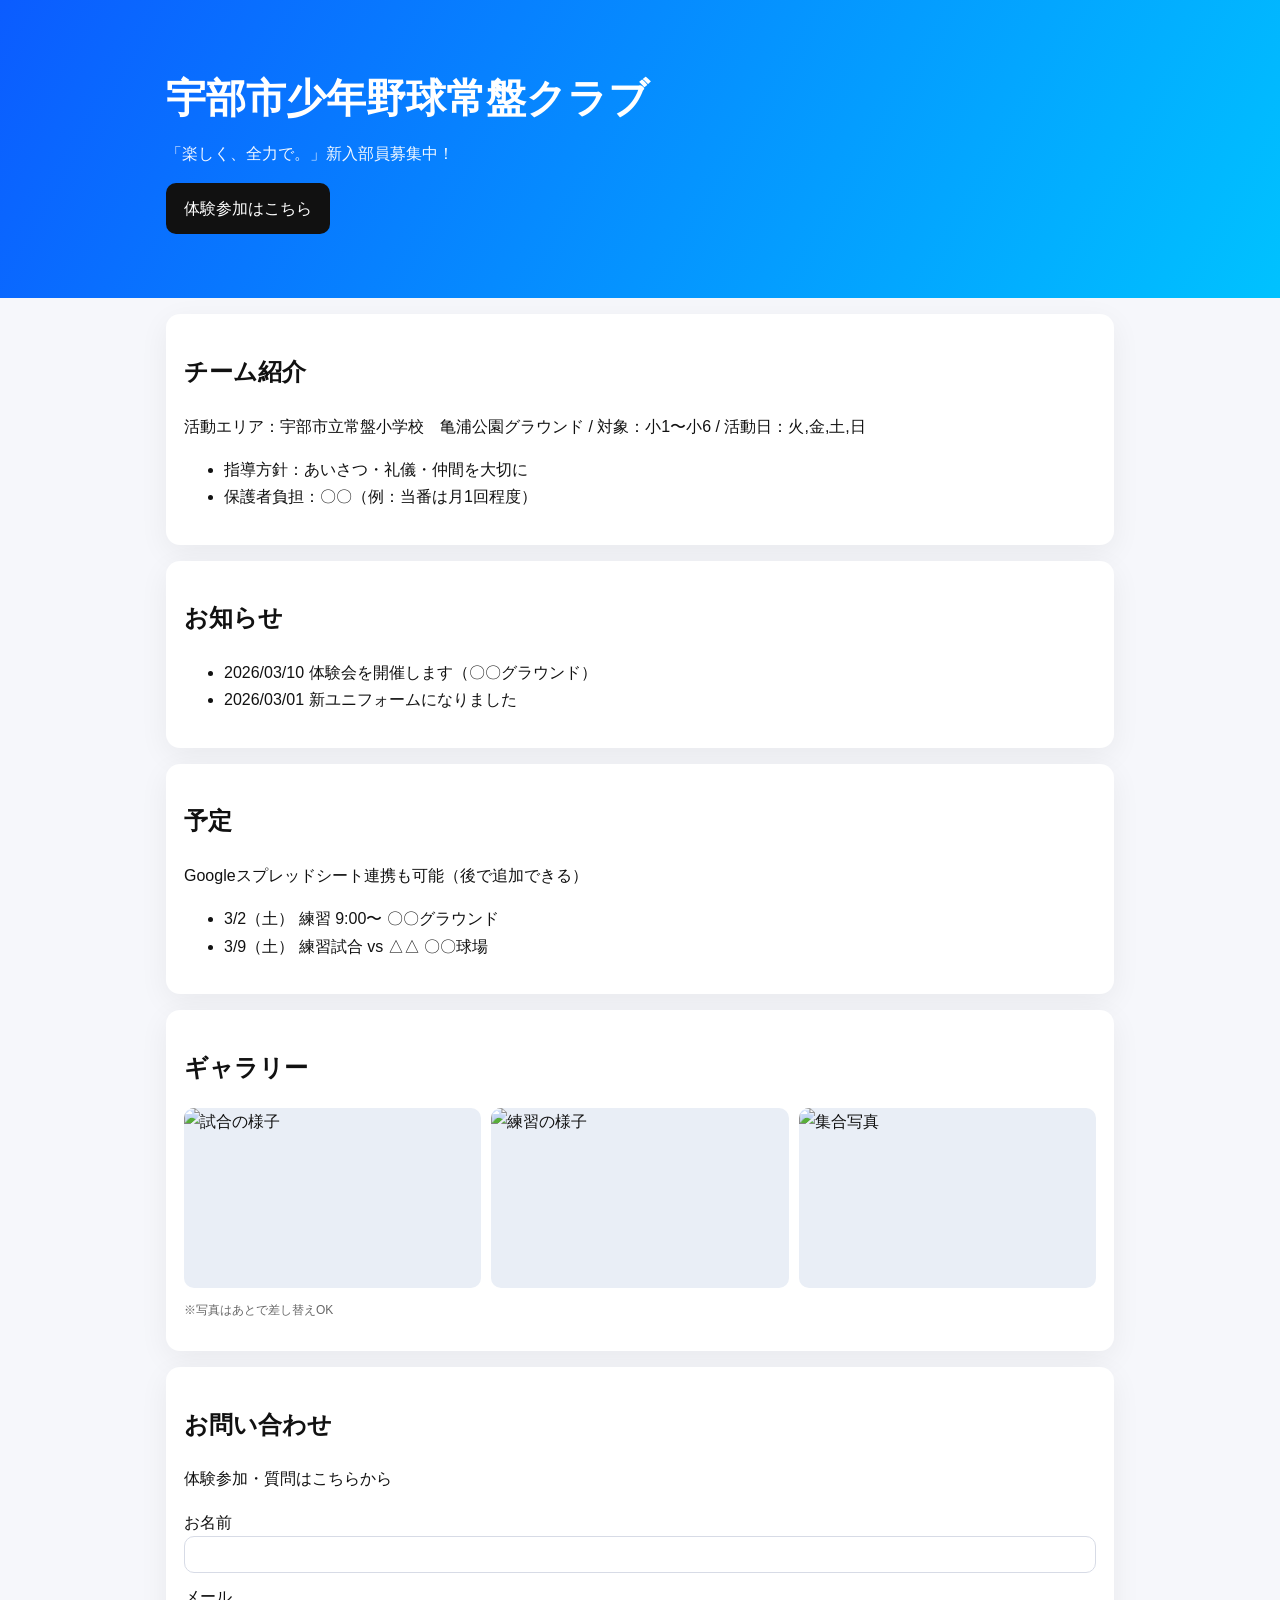
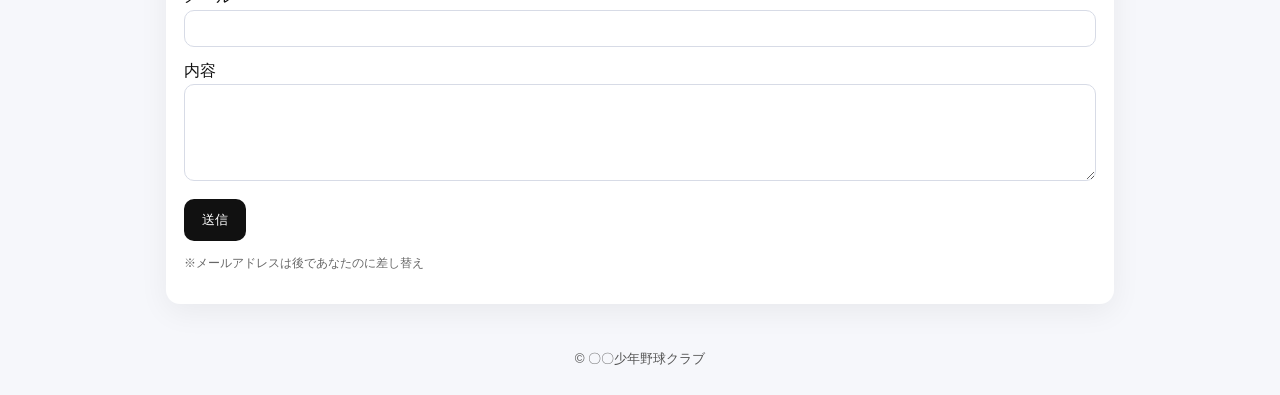
==== index.html @ 6760d25f "Update index.html" ====
<!doctype html>
<html lang="ja">
<head>
  <meta charset="utf-8" />
  <meta name="viewport" content="width=device-width, initial-scale=1" />
  <title>常盤クラブ</title>
  <link rel="stylesheet" href="style.css" />
</head>
<body>
  <header class="hero">
    <div class="container">
      <h1>宇部市少年野球常盤クラブ</h1>
      <p>「楽しく、全力で。」新入部員募集中！</p>
      <a class="btn" href="#contact">体験参加はこちら</a>
    </div>
  </header>

  <main class="container">
    <section id="about" class="card">
      <h2>チーム紹介</h2>
      <p>活動エリア：宇部市立常盤小学校　亀浦公園グラウンド / 対象：小1〜小6 / 活動日：火,金,土,日</p>
      <ul>
        <li>指導方針：あいさつ・礼儀・仲間を大切に</li>
        <li>保護者負担：〇〇（例：当番は月1回程度）</li>
      </ul>
    </section>

    <section id="news" class="card">
      <h2>お知らせ</h2>
      <ul>
        <li>2026/03/10 体験会を開催します（〇〇グラウンド）</li>
        <li>2026/03/01 新ユニフォームになりました</li>
      </ul>
    </section>

    <section id="schedule" class="card">
      <h2>予定</h2>
      <p>Googleスプレッドシート連携も可能（後で追加できる）</p>
      <ul>
        <li>3/2（土） 練習 9:00〜 〇〇グラウンド</li>
        <li>3/9（土） 練習試合 vs △△ 〇〇球場</li>
      </ul>
    </section>

    <section id="gallery" class="card">
      <h2>ギャラリー</h2>
      <div class="grid">
        <img src="images/photo1.jpg" alt="試合の様子">
        <img src="images/photo2.jpg" alt="練習の様子">
        <img src="images/photo3.jpg" alt="集合写真">
      </div>
      <p class="note">※写真はあとで差し替えOK</p>
    </section>

    <section id="contact" class="card">
      <h2>お問い合わせ</h2>
      <p>体験参加・質問はこちらから</p>

      <!-- 一番簡単：FormSubmit（サーバー不要） -->
      <form action="https://formsubmit.co/あなたのメールアドレス" method="POST">
        <input type="hidden" name="_subject" value="体験参加・お問い合わせ（少年野球）">
        <input type="hidden" name="_captcha" value="false">
        <label>お名前<input name="name" required></label>
        <label>メール<input type="email" name="email" required></label>
        <label>内容<textarea name="message" rows="5" required></textarea></label>
        <button class="btn" type="submit">送信</button>
      </form>

      <p class="note">※メールアドレスは後であなたのに差し替え</p>
    </section>
  </main>

  <footer class="footer">
    <div class="container">
      <small>© 〇〇少年野球クラブ</small>
    </div>
  </footer>
</body>
</html>
---- style.css ----
*{box-sizing:border-box}
body{margin:0;font-family:-apple-system,BlinkMacSystemFont,"Segoe UI",Roboto,"Hiragino Kaku Gothic ProN","Noto Sans JP",Meiryo,sans-serif;line-height:1.7;background:#f6f7fb;color:#111}
.container{max-width:980px;margin:0 auto;padding:0 16px}
.hero{background:linear-gradient(120deg,#0b5cff,#00c2ff);color:#fff;padding:64px 0}
.hero h1{margin:0 0 8px;font-size:40px}
.hero p{margin:0 0 16px;opacity:.95}
.btn{display:inline-block;background:#111;color:#fff;padding:12px 18px;border-radius:10px;text-decoration:none;border:0;cursor:pointer}
.card{background:#fff;border-radius:14px;padding:18px;margin:16px 0;box-shadow:0 8px 30px rgba(0,0,0,.06)}
.grid{display:grid;grid-template-columns:repeat(3,1fr);gap:10px}
.grid img{width:100%;height:180px;object-fit:cover;border-radius:10px;background:#e9eef6}
label{display:block;margin:10px 0}
input,textarea{width:100%;padding:10px;border:1px solid #d7dbe6;border-radius:10px}
.footer{padding:24px 0;text-align:center;color:#555}
.note{font-size:12px;color:#666}
@media (max-width:720px){
  .hero h1{font-size:30px}
  .grid{grid-template-columns:1fr}
  .grid img{height:220px}
  .top-image{
  width:100%;
  height:300px;
  object-fit:cover;
  display:block;
}
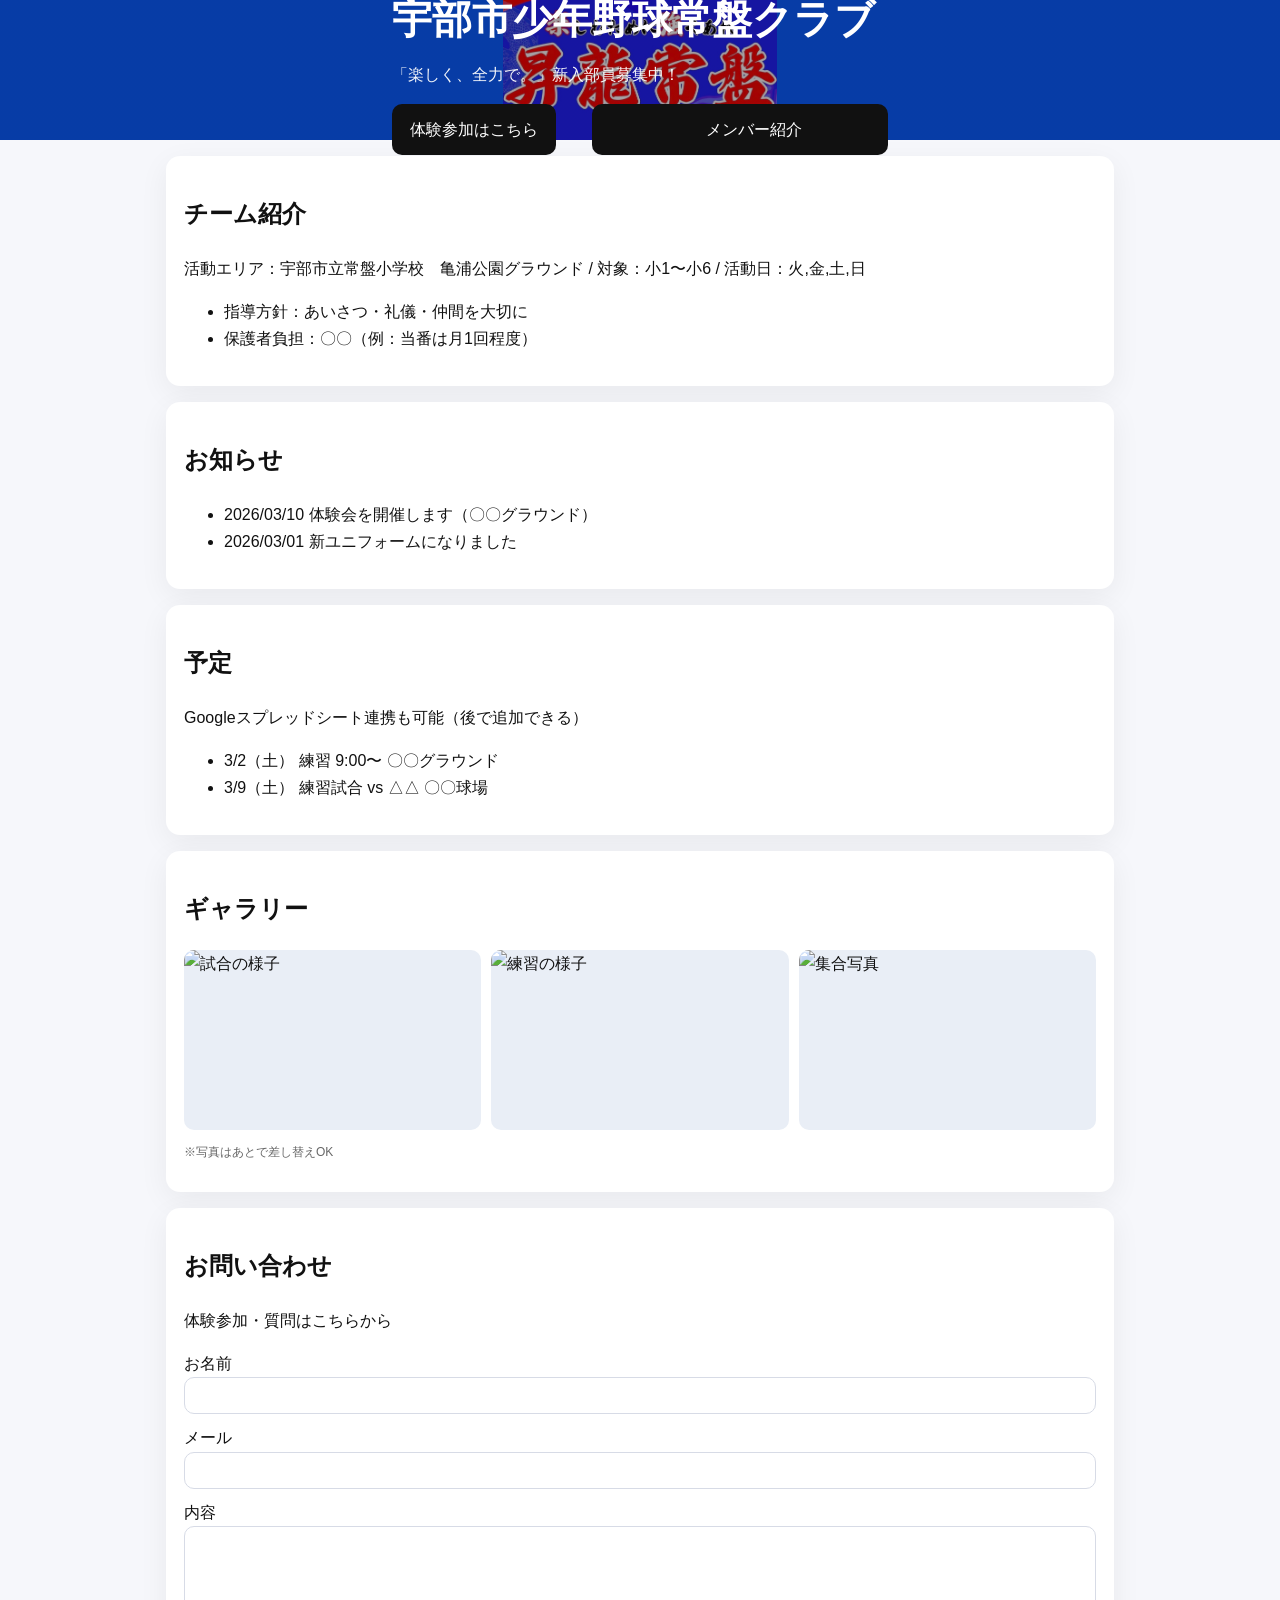
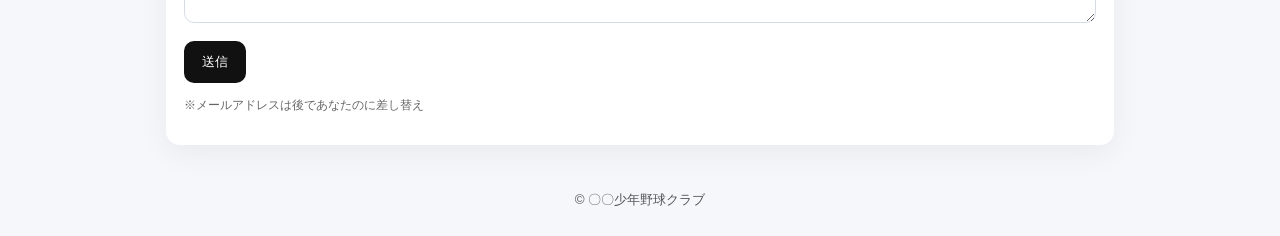
==== commit 33d15ed4: "Update index.html" ====
--- a/index.html
+++ b/index.html
@@ -12,6 +12,10 @@
       <h1>宇部市少年野球常盤クラブ</h1>
       <p>「楽しく、全力で。」新入部員募集中！</p>
       <a class="btn" href="#contact">体験参加はこちら</a>
+   　　<a class="btn" href="members.html" target="_blank">
+　　　　　　メンバー紹介
+　　　　</a>
+      
     </div>
   </header>
 
--- a/style.css
+++ b/style.css
@@ -1,7 +1,22 @@
 *{box-sizing:border-box}
 body{margin:0;font-family:-apple-system,BlinkMacSystemFont,"Segoe UI",Roboto,"Hiragino Kaku Gothic ProN","Noto Sans JP",Meiryo,sans-serif;line-height:1.7;background:#f6f7fb;color:#111}
 .container{max-width:980px;margin:0 auto;padding:0 16px}
-.hero{background:linear-gradient(120deg,#0b5cff,#00c2ff);color:#fff;padding:64px 0}
+.hero{
+  background:
+    linear-gradient(rgba(0,0,0,0.35), rgba(0,0,0,0.35)),
+    url("Tokiwa.png");
+
+  background-size: contain;      
+  background-position: center;
+  background-repeat: no-repeat;
+
+  height: 140px;                 
+  background-color: #0b5cff;     
+
+  display:flex;
+  align-items:center;
+  color:#fff;
+}
 .hero h1{margin:0 0 8px;font-size:40px}
 .hero p{margin:0 0 16px;opacity:.95}
 .btn{display:inline-block;background:#111;color:#fff;padding:12px 18px;border-radius:10px;text-decoration:none;border:0;cursor:pointer}
@@ -21,4 +36,15 @@
   height:300px;
   object-fit:cover;
   display:block;
+.number{
+  display:inline-block;
+  background:#e60012;
+  color:#fff;
+  font-weight:bold;
+  border-radius:50%;
+  width:28px;
+  height:28px;
+  text-align:center;
+  line-height:28px;
+  margin-right:8px;
 }
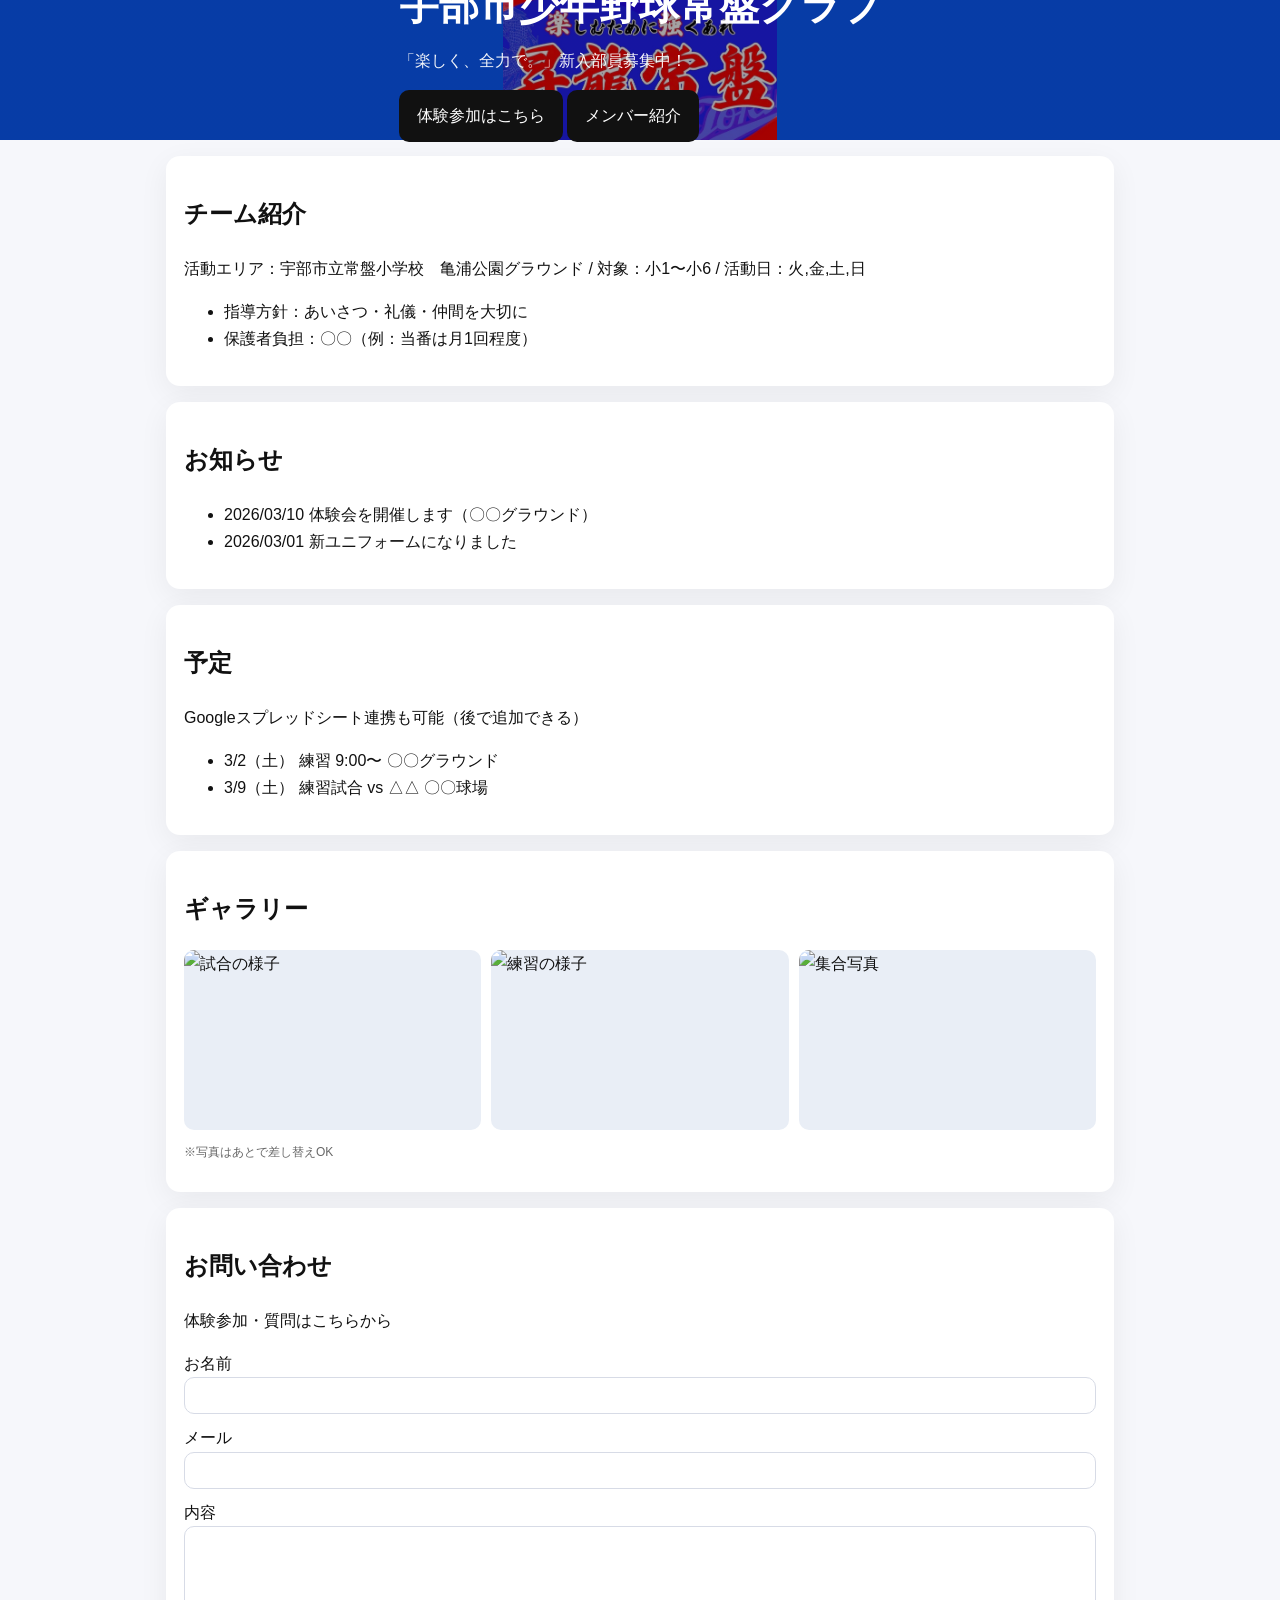
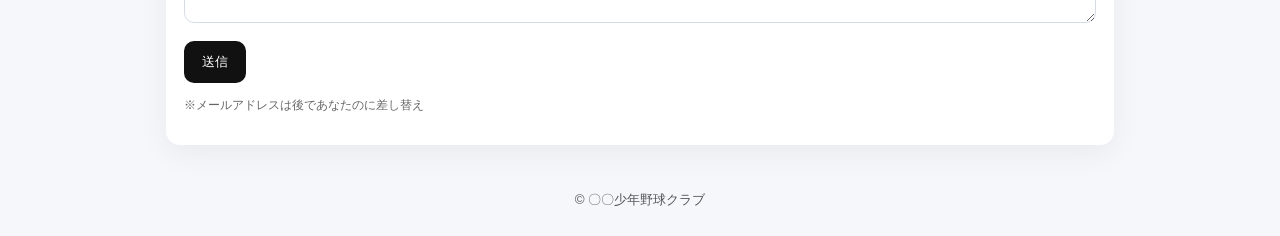
==== commit 025bc798: "Update index.html" ====
--- a/index.html
+++ b/index.html
@@ -11,9 +11,10 @@
     <div class="container">
       <h1>宇部市少年野球常盤クラブ</h1>
       <p>「楽しく、全力で。」新入部員募集中！</p>
-      <a class="btn" href="#contact">体験参加はこちら</a>
-   　　<a class="btn" href="members.html" target="_blank">
-　　　　　　メンバー紹介
+      <div class="hero-buttons">
+        <a class="btn" href="#contact">体験参加はこちら</a>
+        <a class="btn" href="members.html">メンバー紹介</a>
+      </div>
 　　　　</a>
       
     </div>
--- a/style.css
+++ b/style.css
@@ -47,4 +47,46 @@
   text-align:center;
   line-height:28px;
   margin-right:8px;
+  /* 選手一覧 */
+.players{
+  display:grid;
+  grid-template-columns:repeat(2,1fr);
+  gap:12px;
 }
+.player{
+  background:#fff;
+  border-radius:12px;
+  overflow:hidden;
+  box-shadow:0 6px 18px rgba(0,0,0,.08);
+}
+.player img{
+  width:100%;
+  height:140px;
+  object-fit:cover;
+  display:block;
+}
+.player-meta{
+  display:flex;
+  align-items:center;
+  gap:10px;
+  padding:10px 12px;
+}
+.number{
+  display:inline-flex;
+  align-items:center;
+  justify-content:center;
+  background:#e60012;
+  color:#fff;
+  font-weight:bold;
+  border-radius:999px;
+  padding:4px 10px;
+  min-width:44px;
+}
+.name{
+  font-weight:700;
+}
+
+@media (max-width:720px){
+  .players{ grid-template-columns:1fr; }
+}
+}
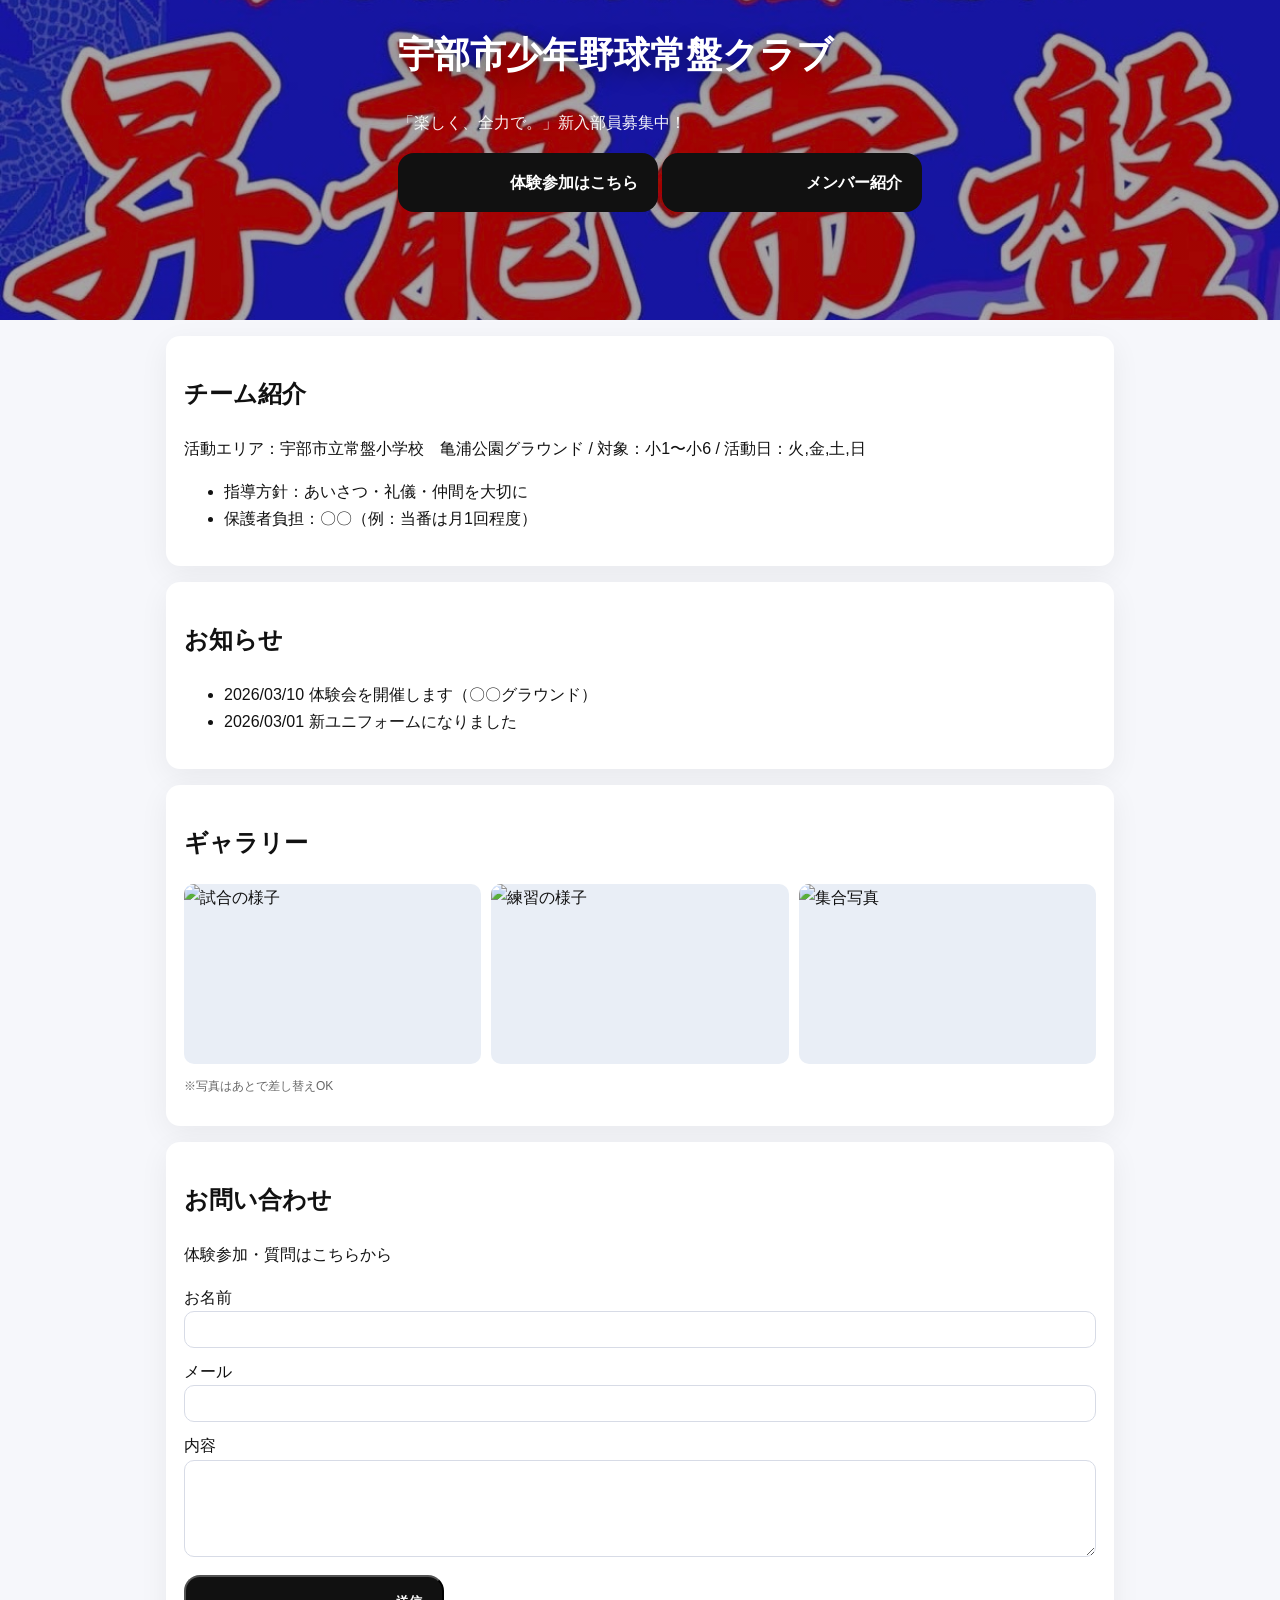
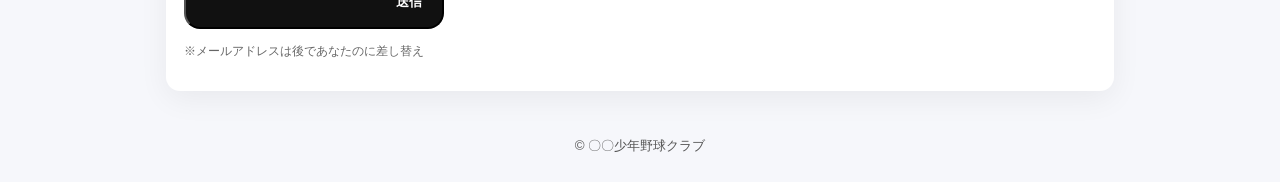
==== commit db0839b6: "Update index.html" ====
--- a/index.html
+++ b/index.html
@@ -38,15 +38,6 @@
       </ul>
     </section>
 
-    <section id="schedule" class="card">
-      <h2>予定</h2>
-      <p>Googleスプレッドシート連携も可能（後で追加できる）</p>
-      <ul>
-        <li>3/2（土） 練習 9:00〜 〇〇グラウンド</li>
-        <li>3/9（土） 練習試合 vs △△ 〇〇球場</li>
-      </ul>
-    </section>
-
     <section id="gallery" class="card">
       <h2>ギャラリー</h2>
       <div class="grid">
--- a/style.css
+++ b/style.css
@@ -5,21 +5,37 @@
   background:
     linear-gradient(rgba(0,0,0,0.35), rgba(0,0,0,0.35)),
     url("Tokiwa.png");
-
-  background-size: contain;      
-  background-position: center;
-  background-repeat: no-repeat;
-
-  height: 140px;                 
-  background-color: #0b5cff;     
-
-  display:flex;
-  align-items:center;
-  color:#fff;
-}
-.hero h1{margin:0 0 8px;font-size:40px}
+  background-size:cover;
+  background-position:center;
+  background-repeat:no-repeat;
+
+  height:320px;
+
+  display:flex;
+  justify-content:center;     
+  align-items:flex-start;     
+
+  padding-left:40px;          
+  color:#fff;
+}
+.hero h1{
+  font-size:36px;
+  font-weight:900;
+  text-shadow:0 6px 20px rgba(0,0,0,.4);
+}
 .hero p{margin:0 0 16px;opacity:.95}
-.btn{display:inline-block;background:#111;color:#fff;padding:12px 18px;border-radius:10px;text-decoration:none;border:0;cursor:pointer}
+.btn{
+  display:inline-flex;
+  justify-content:flex-end;
+  align-items:center;
+  width:260px;
+  padding:16px 20px;
+  background:#111;
+  color:#fff;
+  text-decoration:none;
+  border-radius:16px;
+  font-weight:bold;
+}
 .card{background:#fff;border-radius:14px;padding:18px;margin:16px 0;box-shadow:0 8px 30px rgba(0,0,0,.06)}
 .grid{display:grid;grid-template-columns:repeat(3,1fr);gap:10px}
 .grid img{width:100%;height:180px;object-fit:cover;border-radius:10px;background:#e9eef6}
@@ -88,5 +104,111 @@
 
 @media (max-width:720px){
   .players{ grid-template-columns:1fr; }
-}
-}
+.hero-buttons{
+  display:flex;
+  gap:20px;
+  margin-top:20px;
+  /* ===== Members page (豪華版) ===== */
+.section-title{
+  font-size:22px;
+  font-weight:800;
+  margin:6px 0 14px;
+  display:flex;
+  align-items:center;
+  gap:10px;
+}
+.section-title::before{
+  content:"";
+  width:10px;
+  height:22px;
+  border-radius:6px;
+  background:#0b5cff;
+  display:inline-block;
+}
+
+.member-grid{
+  display:grid;
+  grid-template-columns:repeat(4,1fr);
+  gap:14px;
+}
+
+.member-card{
+  background:#fff;
+  border-radius:16px;
+  overflow:hidden;
+  box-shadow:0 10px 30px rgba(0,0,0,.08);
+  border:1px solid rgba(0,0,0,.06);
+}
+
+.member-photo{
+  position:relative;
+  width:100%;
+  height:170px;
+  background:#e9eefb;
+  overflow:hidden;
+}
+.member-photo img{
+  width:100%;
+  height:100%;
+  object-fit:cover;
+  display:block;
+}
+
+/* 背番号バッジ（左上に丸） */
+.badge{
+  position:absolute;
+  left:10px;
+  top:10px;
+  width:36px;
+  height:36px;
+  border-radius:50%;
+  background:#e60012;
+  color:#fff;
+  font-weight:900;
+  display:flex;
+  align-items:center;
+  justify-content:center;
+  box-shadow:0 8px 18px rgba(230,0,18,.25);
+  border:2px solid rgba(255,255,255,.85);
+}
+
+.member-body{
+  padding:12px 12px 14px;
+}
+.member-name{
+  font-size:16px;
+  font-weight:900;
+  margin:0 0 6px;
+}
+.member-meta{
+  font-size:12px;
+  color:#666;
+  margin:0;
+}
+
+/* 監督・コーチ用（役職ラベル） */
+.role-tag{
+  position:absolute;
+  right:10px;
+  top:10px;
+  background:rgba(0,0,0,.7);
+  color:#fff;
+  font-size:12px;
+  padding:6px 10px;
+  border-radius:999px;
+}
+
+/* 学年ブロック（カードの中に入れる） */
+.grade-block{
+  margin-top:18px;
+}
+
+/* レスポンシブ */
+@media (max-width: 900px){
+  .member-grid{ grid-template-columns:repeat(2,1fr); }
+  .member-photo{ height:160px; }
+}
+@media (max-width: 520px){
+  .member-grid{ grid-template-columns:1fr; }
+  .member-photo{ height:200px; }
+}
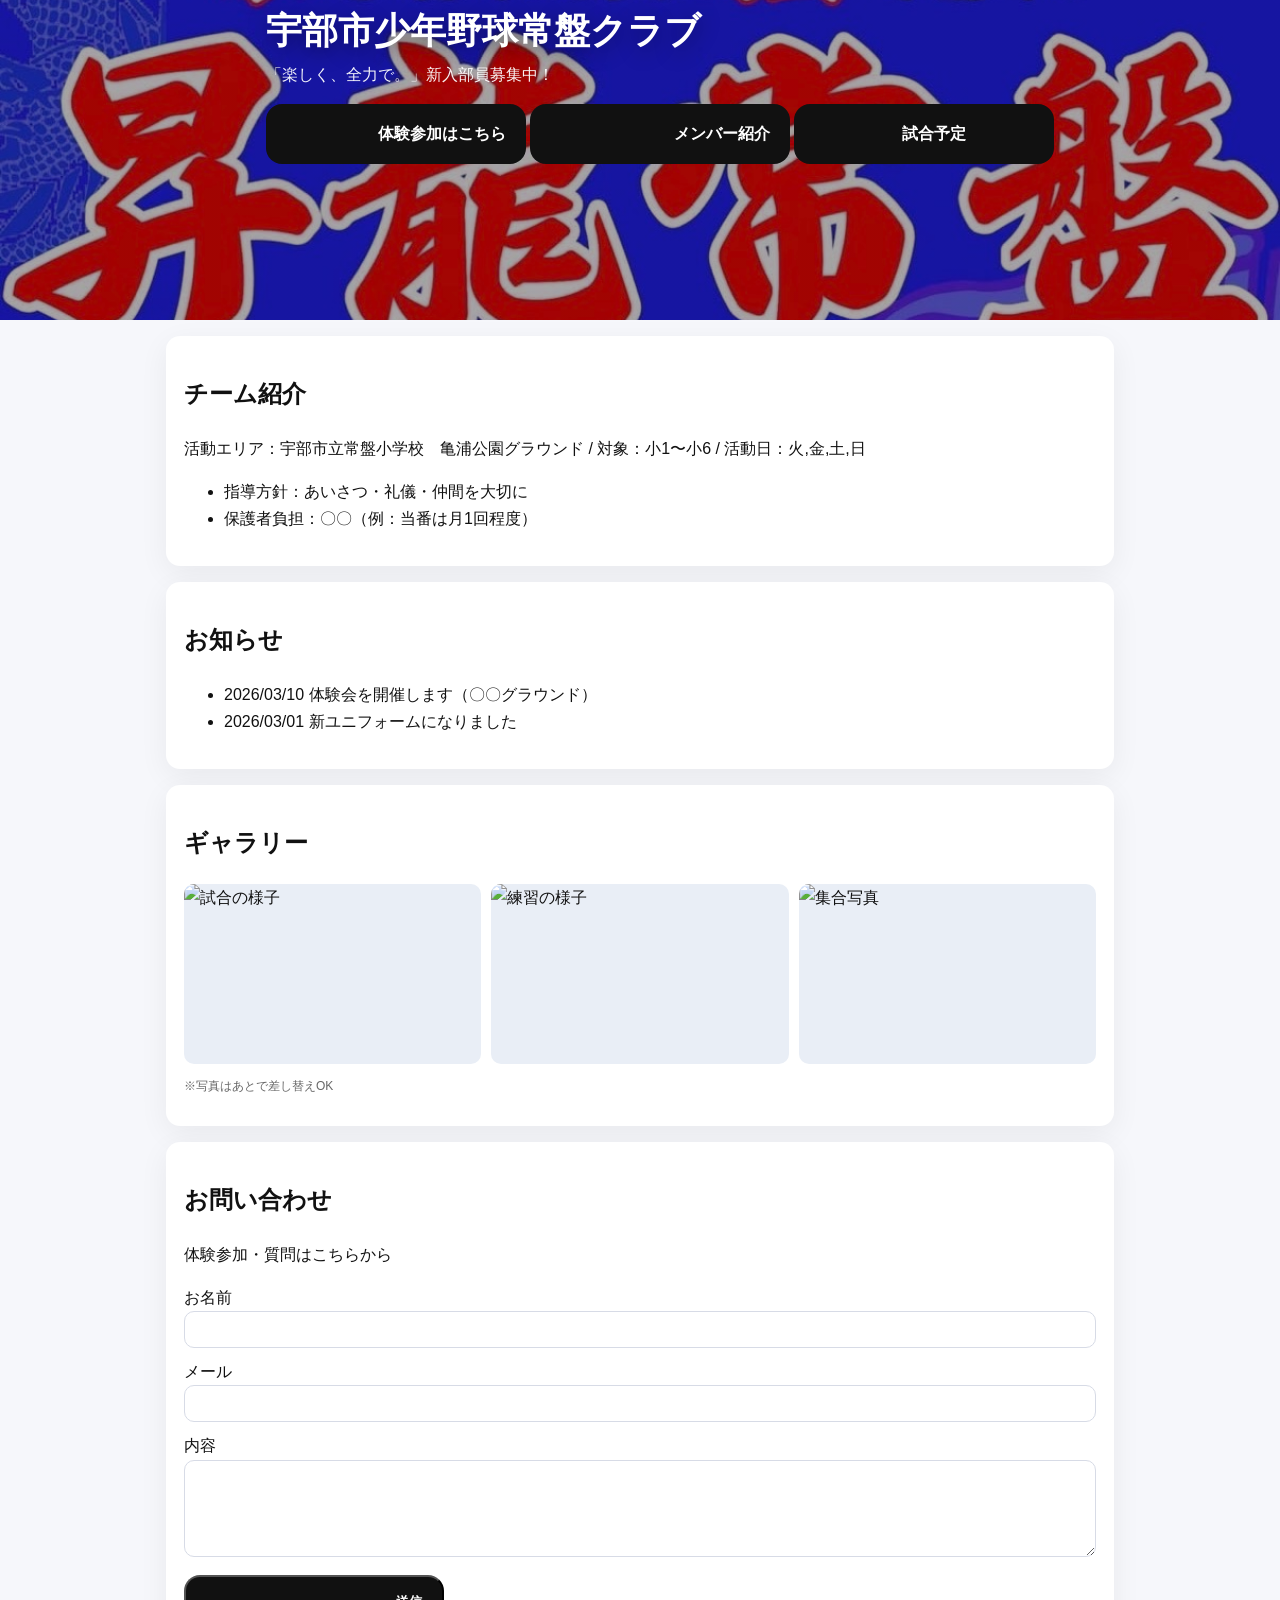
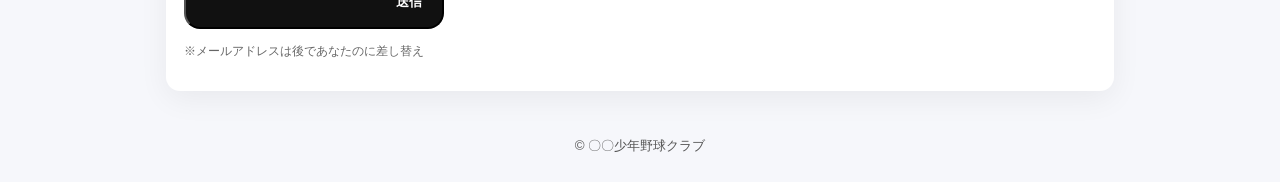
==== commit 38557d03: "Update index.html" ====
--- a/index.html
+++ b/index.html
@@ -14,6 +14,8 @@
       <div class="hero-buttons">
         <a class="btn" href="#contact">体験参加はこちら</a>
         <a class="btn" href="members.html">メンバー紹介</a>
+        <a class="btn" href="schedule.html">試合予定
+　　　　</a>
       </div>
 　　　　</a>
       
--- a/style.css
+++ b/style.css
@@ -22,6 +22,8 @@
   font-size:36px;
   font-weight:900;
   text-shadow:0 6px 20px rgba(0,0,0,.4);
+  text-align:left;  
+  margin:0;
 }
 .hero p{margin:0 0 16px;opacity:.95}
 .btn{
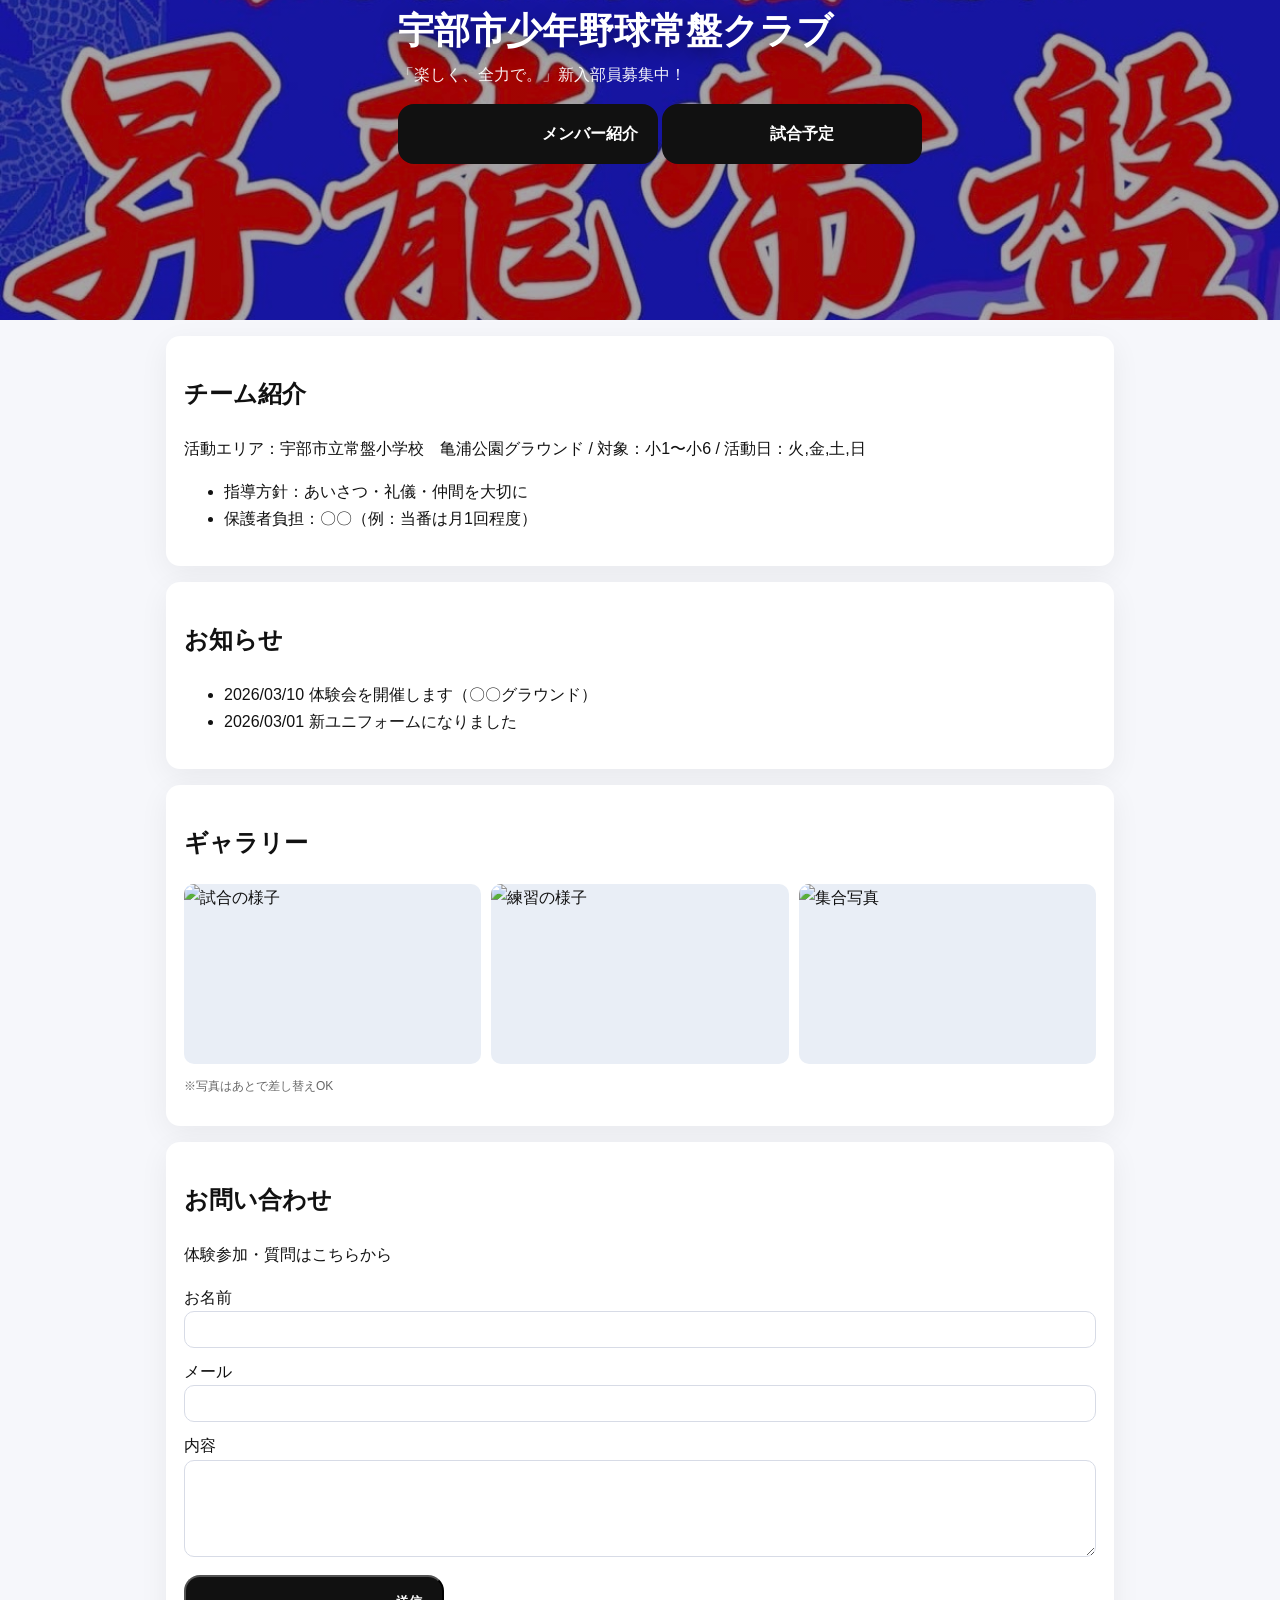
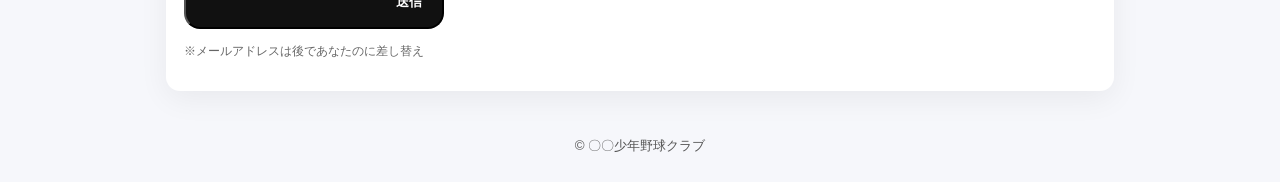
==== commit eef7073f: "Update index.html" ====
--- a/index.html
+++ b/index.html
@@ -12,7 +12,6 @@
       <h1>宇部市少年野球常盤クラブ</h1>
       <p>「楽しく、全力で。」新入部員募集中！</p>
       <div class="hero-buttons">
-        <a class="btn" href="#contact">体験参加はこちら</a>
         <a class="btn" href="members.html">メンバー紹介</a>
         <a class="btn" href="schedule.html">試合予定
 　　　　</a>
--- a/style.css
+++ b/style.css
@@ -213,4 +213,32 @@
 @media (max-width: 520px){
   .member-grid{ grid-template-columns:1fr; }
   .member-photo{ height:200px; }
-}
+  .sub-hero{
+  background:#0046b5;
+  padding:60px 20px;
+  text-align:center;
+  color:#fff;
+}
+
+.game-card{
+  background:#fff;
+  border-radius:14px;
+  padding:16px;
+  margin-bottom:14px;
+  box-shadow:0 6px 18px rgba(0,0,0,.08);
+}
+
+.date{
+  font-weight:bold;
+  color:#0046b5;
+}
+
+.match{
+  font-size:18px;
+  font-weight:900;
+  margin:6px 0;
+}
+
+.place{
+  color:#555;
+}
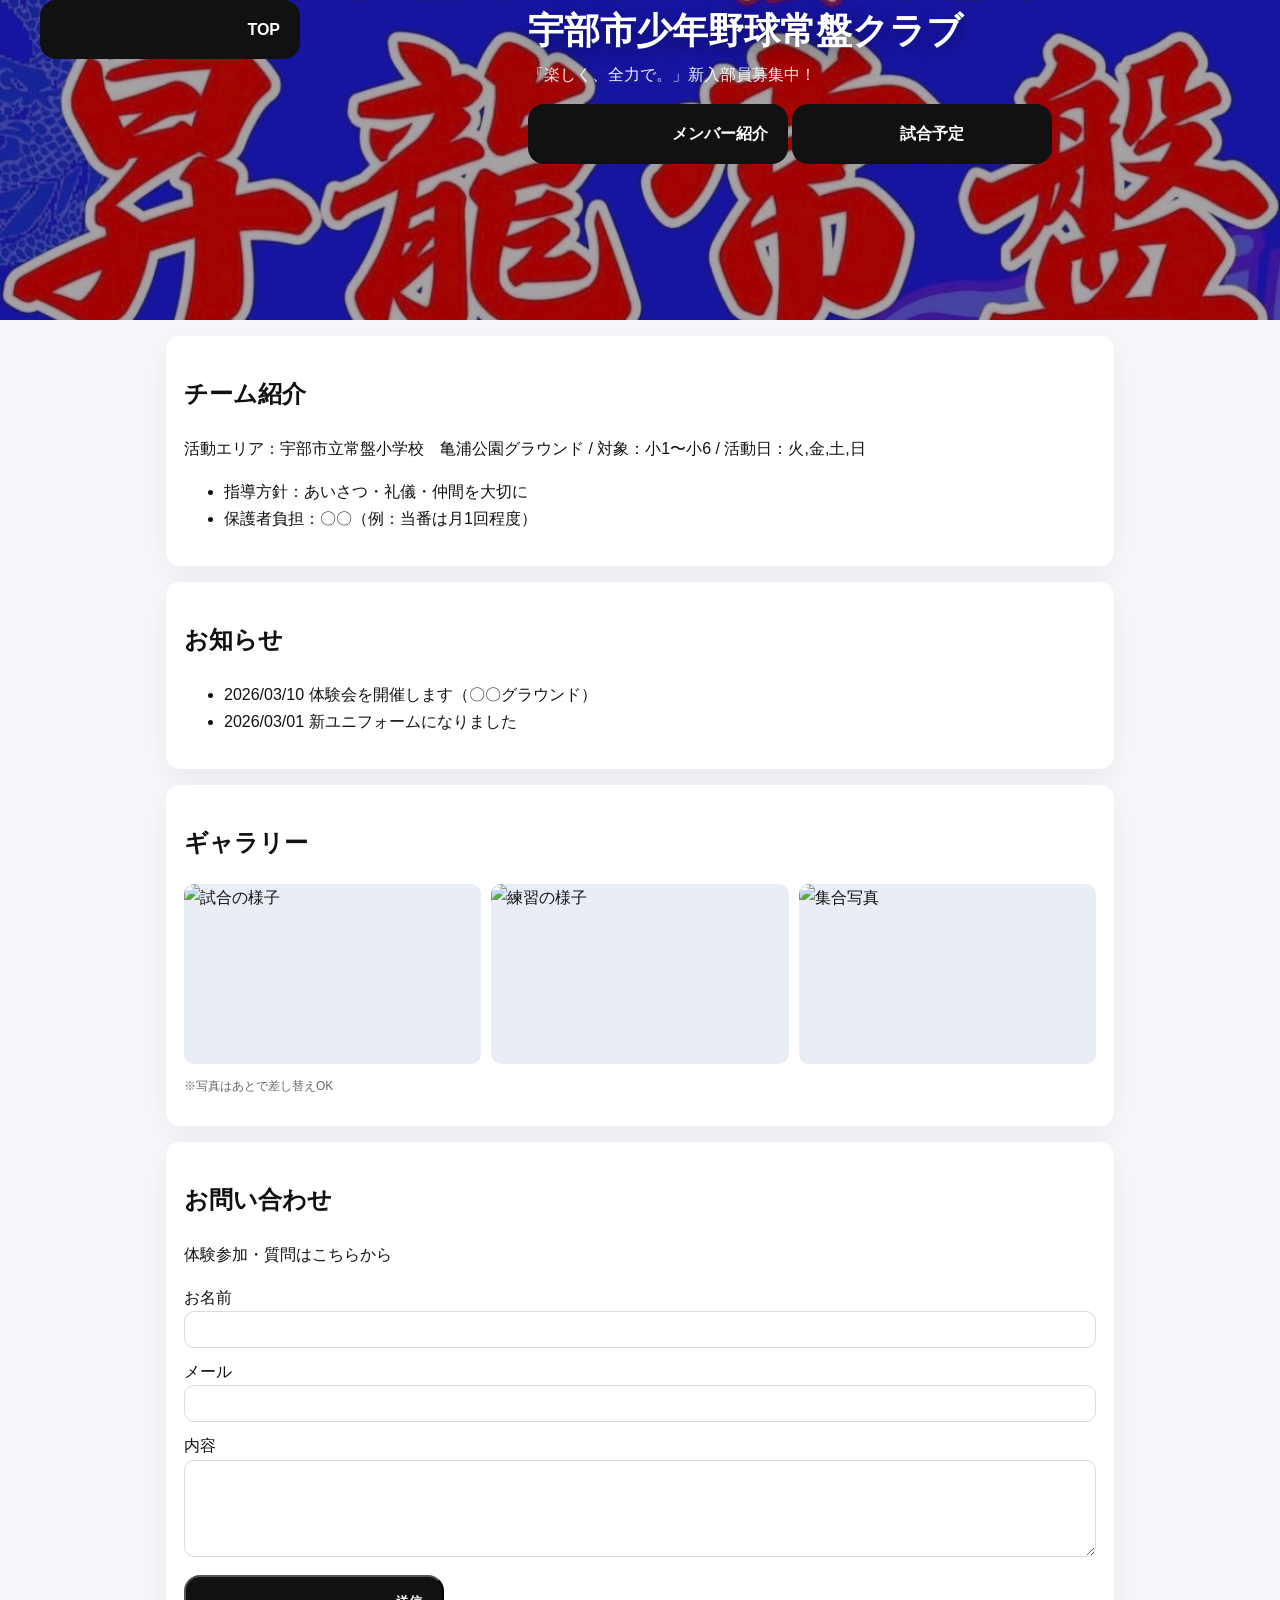
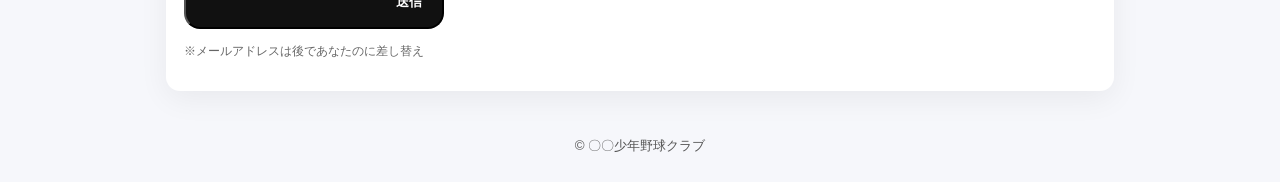
==== commit 6533b7a5: "Update index.html" ====
--- a/index.html
+++ b/index.html
@@ -8,6 +8,7 @@
 </head>
 <body>
   <header class="hero">
+    <a class="btn" href="index.html">TOP</a>
     <div class="container">
       <h1>宇部市少年野球常盤クラブ</h1>
       <p>「楽しく、全力で。」新入部員募集中！</p>
@@ -16,7 +17,6 @@
         <a class="btn" href="schedule.html">試合予定
 　　　　</a>
       </div>
-　　　　</a>
       
     </div>
   </header>
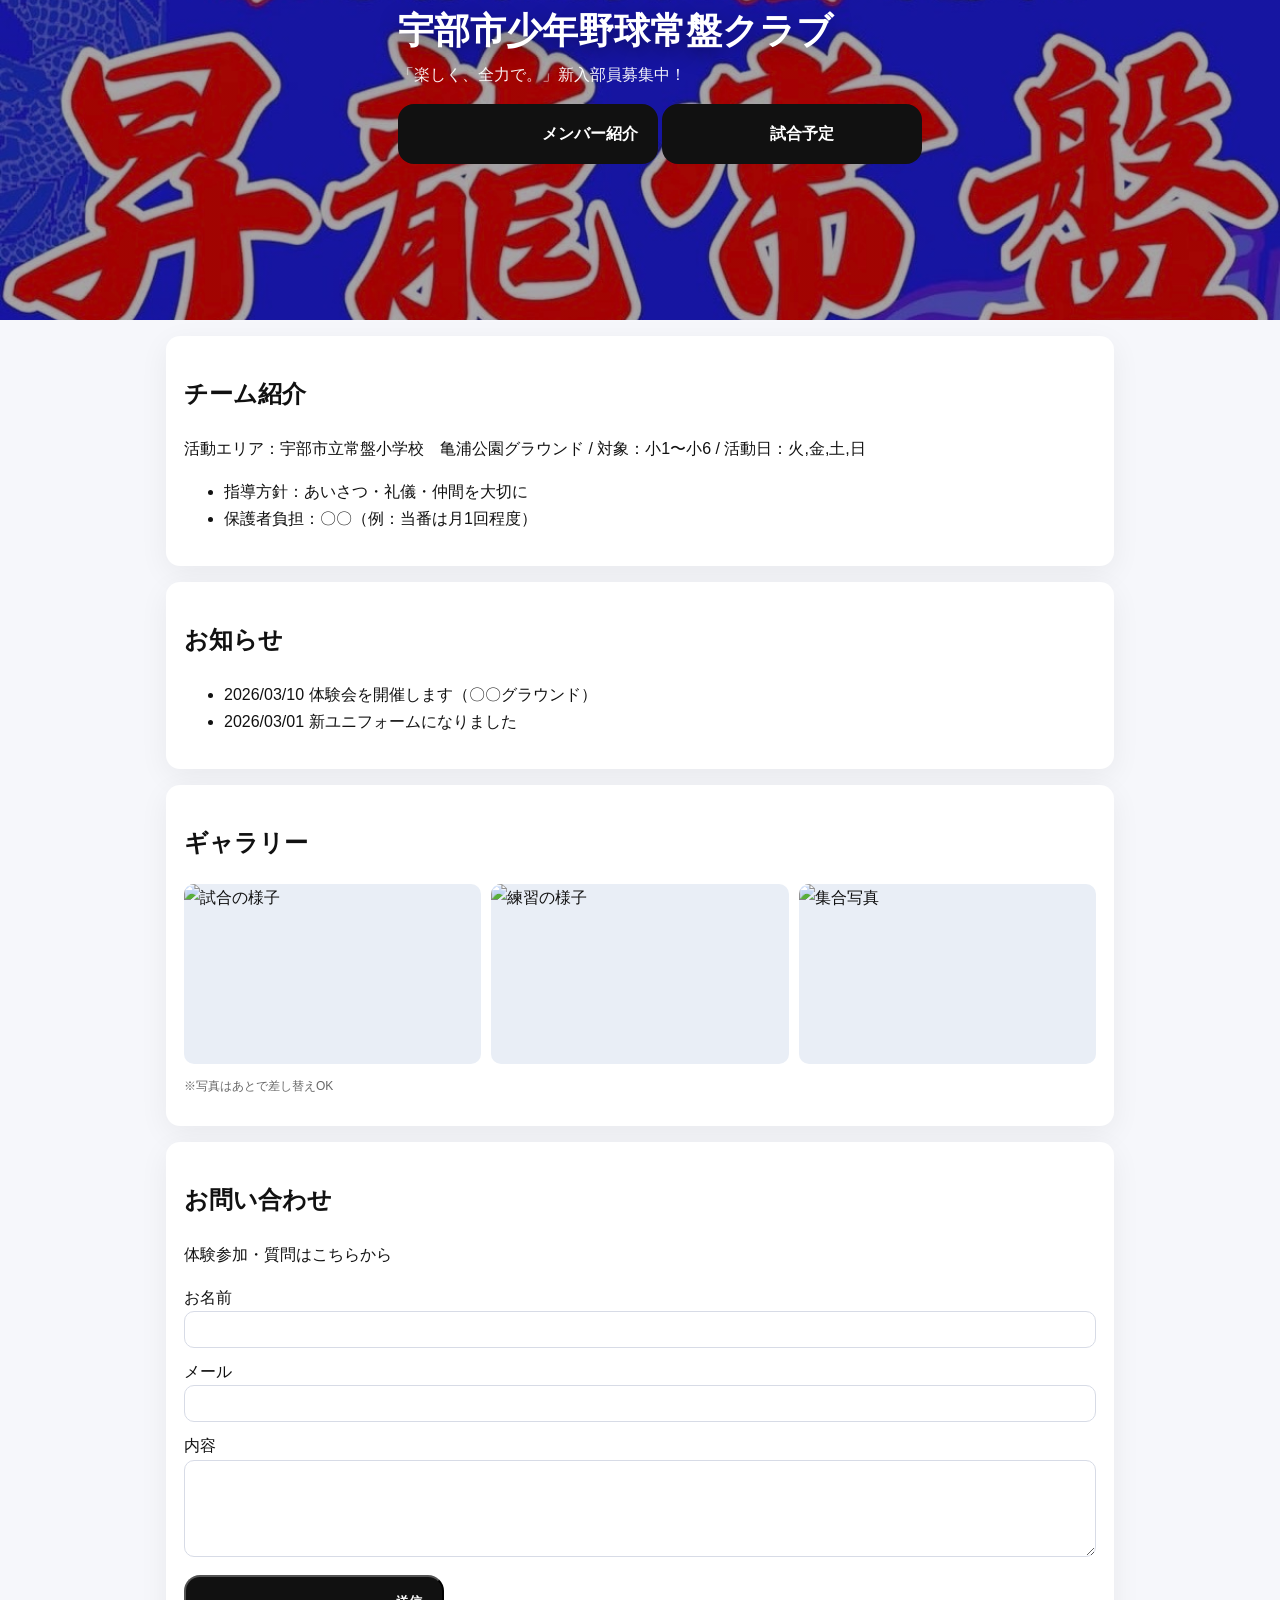
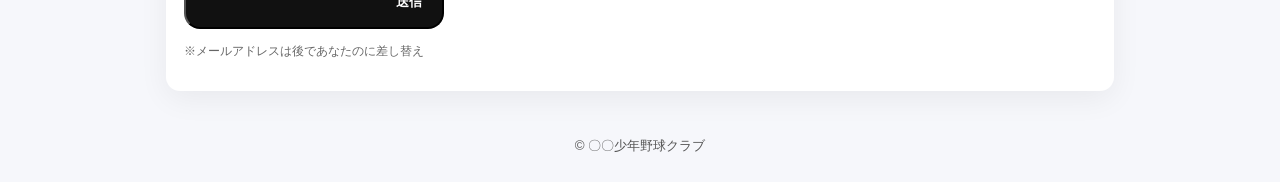
==== commit 3daa9334: "Update index.html" ====
--- a/index.html
+++ b/index.html
@@ -8,7 +8,6 @@
 </head>
 <body>
   <header class="hero">
-    <a class="btn" href="index.html">TOP</a>
     <div class="container">
       <h1>宇部市少年野球常盤クラブ</h1>
       <p>「楽しく、全力で。」新入部員募集中！</p>
